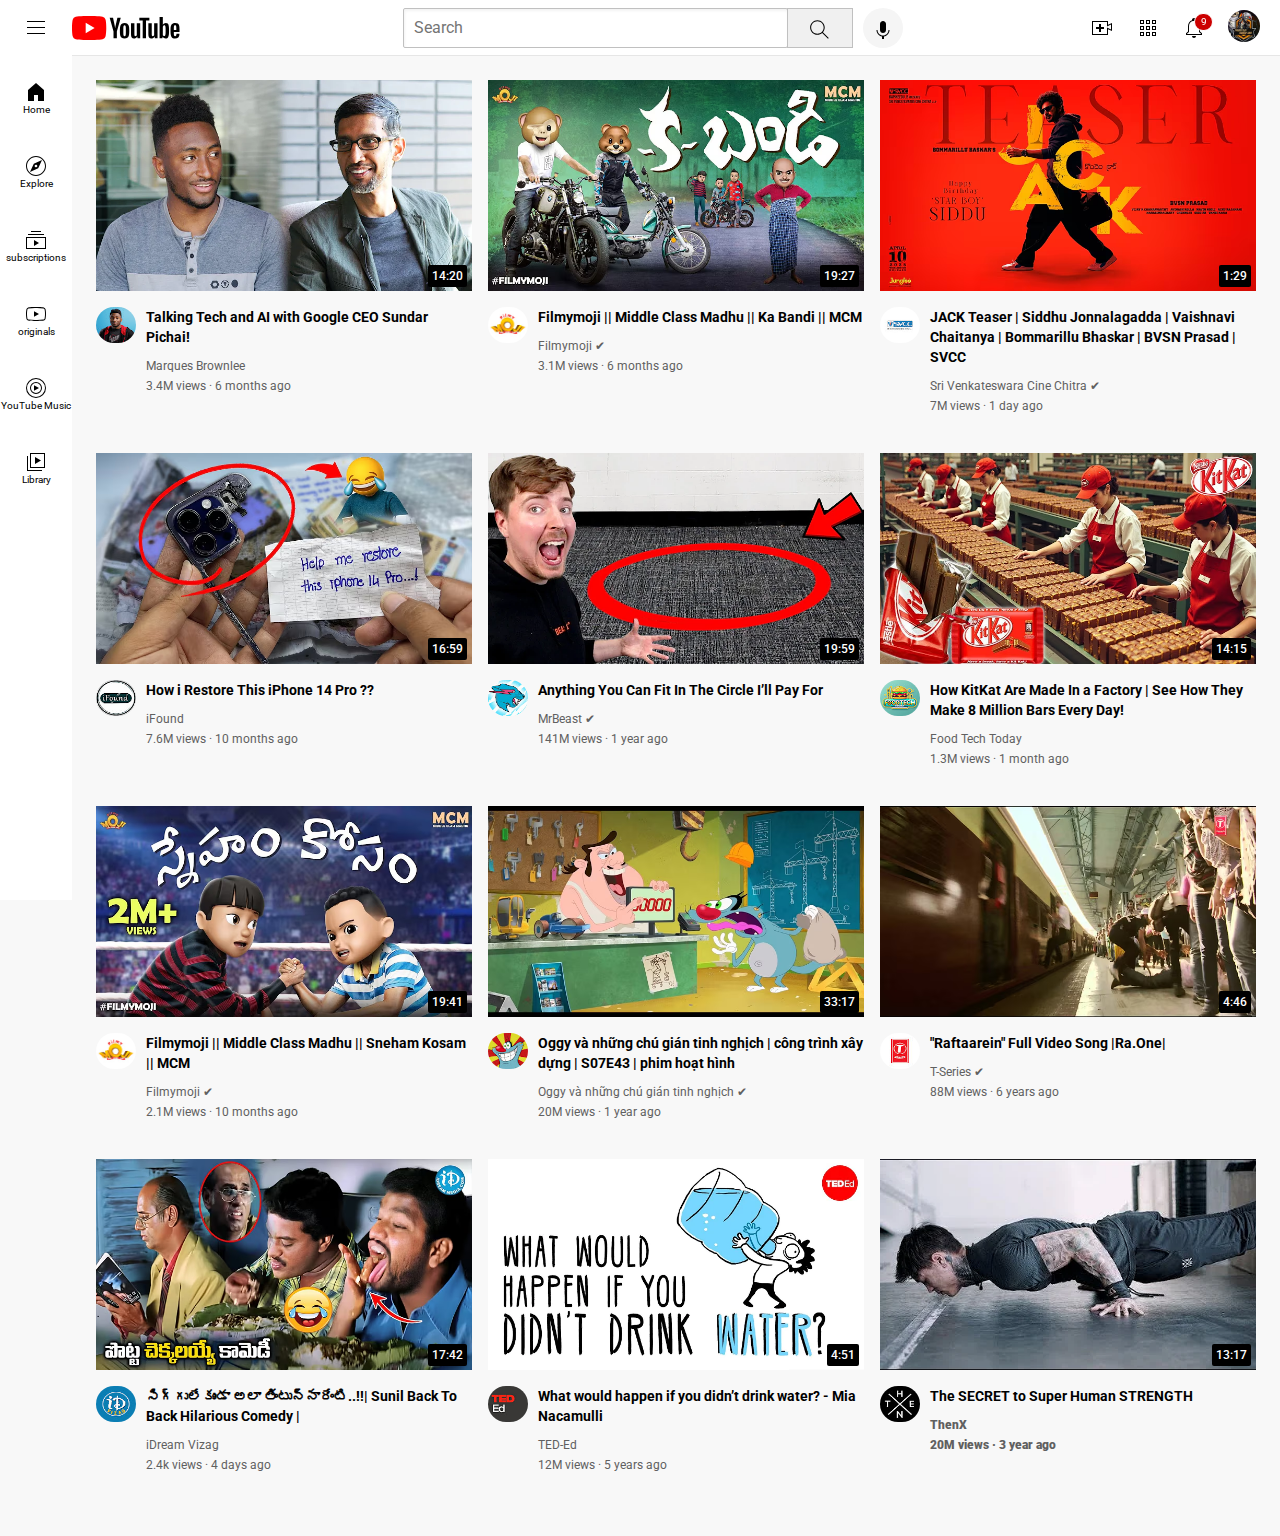
==== YouTube Exercise.html @ fc8dd15a "Youtube Clone" ====
<!DOCTYPE html>
<html lang="en">

<head>
<link rel="preconnect" href="https://fonts.googleapis.com">
  <link rel="preconnect" href="https://fonts.gstatic.com" crossorigin>
  <link href="https://fonts.googleapis.com/css2?family=Roboto:ital,wght@0,100..900;1,100..900&display=swap"
    rel="stylesheet">
    <link rel="stylesheet" href="styles/video.css">
    <link rel="stylesheet" href="styles/General.css">
    <link rel="stylesheet" href="styles/header.css">
    <link rel="stylesheet" href="styles/sidebar.css">
  <title>Youtube.com</title>
</head>
<body>
 <div class="header"> 
  <div class="left-header"> 
   <img class="hamburger-menu" src="header-icons/hamburger-menu.svg" alt="logo">
    
   <img  class="youtube-logo" src="header-icons/youtube-logo.svg" alt="logo">
  </div>
  <div class="center-header">
  <input class="search-bar" type="search" placeholder="Search" >
   <button class="search-box">
   <img class="search-icon" src="header-icons/search.svg" alt="logo">
   <div class="tooltip">Search</div> 
   </button>
   <button class="voice-search-box">
   <img class="voice-search-icon" src="header-icons/voice-search-icon.svg " alt=" logo">
   <div class="tooltip">Search with your voice</div>
   </button>
  </div>
  <div class="right-header">
    <div class="upload-icon-container">
   <img class="upload-icon" src="header-icons/upload.svg" alt="logo">
   <div class="tooltip">Create</div>
    </div> <div class="youtube-apps-box">
   <img class="youtube-apps-icon" src="header-icons/youtube-apps.svg" alt="logo"> 
  <div class="tooltip">YouTube apps</div>
  </div>
   <div class="notifications-icon-button">   <div class="tooltip">Notifications</div>
   <img class="notifications-icon" src="header-icons/notifications.svg" alt="logo"> <div class="notifications-alert">9</div>  
    </div> 
    <div class="center-header-button">
      <img class="center-header-icon" src="channel logos/channel-header.jpeg" alt="logo">
      <div class="tooltip">View <br> Channel
      </div>
    </div>
  </div>
 </div>
<div class="sidebar">
<div class="sidebar-link"> 
  <img src="sidebar-icons/home.svg" alt="logo">
  <div>Home</div>
</div>
<div class="sidebar-link">
  <img src="sidebar-icons/explore.svg" alt="logo">
  <div>Explore</div>
</div>
<div class="sidebar-link">
  <img src="sidebar-icons/subscriptions.svg" alt="logo">
  <div>subscriptions</div>
</div>
<div class="sidebar-link"> 
  <img src="sidebar-icons/originals.svg" alt="logo">
  <div>originals</div>
</div>
<div class="sidebar-link">
  <img src="sidebar-icons/youtube-music.svg" alt="logo">
  <div> YouTube Music</div>
</div>
<div class="sidebar-link">
  <img src="sidebar-icons/library.svg" alt="logo">
  <div>Library</div>
</div>
</div>

  <div class="grid-all">
    <div class="container1">
      <div class="thumbnails">
       <a  target="_blank" href="https://youtu.be/n2RNcPRtAiY?si=ZH0iZhE276hsM0Oe">
      
        <img class="thumbnail1" src="thumbnails/thumbnail-1.webp" alt="logo">
        <div class="video-time">14:20</div></a>
      </div>
      <div class="grid-preview">
        <div class="channel-logo">
          <img  class="logos" src="channel logos/channel-1.jpeg" alt="channel logo" width="36" height="36">
        </div>
        <div class="channel-description">
          <p class="thumbnail1-description">
            <strong>Talking Tech and AI with Google CEO Sundar Pichai!</strong>
          </p>
          <p class="thumbnail1-author">
            Marques Brownlee
          </p>
          <p class="thumbnail1-views">
            3.4M views &#xb7; 6 months ago
          </p>
        </div>
      </div>
    </div>

    <div class="container1">
      <div class="thumbnails"><a target="_blank" href="https://youtu.be/T5kbTx5glqg?si=XRTceQeRdAjXl5if">
        <img class="thumbnail1" src="thumbnails/thumbnail-2.webp" alt="logo">
      </a>
       <div class="video-time">19:27</div>
      </div>
      <div class="grid-preview">
        <div class="channel-logo">
          <img class="logos" src="channel logos/channel-2.jpeg" alt="channel logo" width="36" height="36">
        </div>
        <div class="channel-description">
          <p class="thumbnail1-description">
            <strong>Filmymoji || Middle Class Madhu || Ka Bandi || MCM</strong>
          </p>
          <p class="thumbnail1-author">
            Filmymoji &#10004;

          </p>
          <p class="thumbnail1-views">
            3.1M views &#xb7; 6 months ago
          </p>
        </div>
      </div>
    </div>

    <div class="container1">
      <div class="thumbnails"> <a target="_blank" href="https://youtu.be/-Q_YWyX1mIY?si=TyLcVkjSsmprxh8Q">
        <img class="thumbnail1" src="thumbnails/thumbnail-3.webp" alt="logo">
      </a>
       
        <div class="video-time">1:29</div>
      </div>
      <div class="grid-preview">
        <div class="channel-logo">
          <img class="logos" src="channel logos/channel-3.jpeg" alt="channel logo" width="36" height="36">
        </div>
        <div class="channel-description">
          <p class="thumbnail1-description">
            <strong>JACK Teaser | Siddhu Jonnalagadda | Vaishnavi Chaitanya | Bommarillu Bhaskar | BVSN Prasad |
              SVCC</strong>
          </p>
          <p class="thumbnail1-author" style="margin-top: 5px;">
            Sri Venkateswara Cine Chitra ✔
          </p>
          <p class="thumbnail1-views">
            7M views &#xb7; 1 day ago
          </p>
        </div>
      </div>
    </div>

    <div class="container1">
      <div class="thumbnails"><a target="_blank" href="https://youtu.be/Sr0iFg9D0Aw?si=6OnDR3bvbH2lmgEM">
        <img class="thumbnail1" src="thumbnails/thumbnail-4.webp" alt="logo">
      </a>
       
        <div class="video-time">16:59</div>
      </div>
      <div class="grid-preview">
        <div class="channel-logo">
          <img class="logos" src="channel logos/channel-4.jpeg" alt="channel logo" width="36" height="36">
        </div>
        <div class="channel-description">
          <p class="thumbnail1-description">
            <strong> How i Restore This iPhone 14 Pro ??</strong>
          </p>
          <p class="thumbnail1-author">
            iFound
          </p>
          <p class="thumbnail1-views">
            7.6M views &#xb7; 10 months ago
          </p>
        </div>
      </div>
    </div>

    <div class="container1">
      <div class="thumbnails"> <a target="_blank" href="https://youtu.be/yXWw0_UfSFg?si=8xWNTHsfePeWdu7U"> 
        <img class="thumbnail1" src="thumbnails/thumbnail-5.webp" alt="logo">
      </a>
      
        <div class="video-time">19:59</div>
      </div>
      <div class="grid-preview">
        <div class="channel-logo">
          <img class="logos" src="channel logos/channel-5.jpeg" alt="channel logo" width="36" height="36">
        </div>
        <div class="channel-description">
          <p class="thumbnail1-description">
            <strong> 
              Anything You Can Fit In The Circle I’ll Pay For
            </strong>
          </p>
          <p class="thumbnail1-author">
            MrBeast ✔
          </p>
          <p class="thumbnail1-views">
            141M views &#xb7; 1 year ago
          </p>
        </div>
      </div>
    </div>

    <div class="container1">
      <div class="thumbnails"> <a target="_blank" href="https://youtu.be/jf2fm76S2eo?si=7UBVDdQUkuH4Apvb">
        <img class="thumbnail1" src="thumbnails/thumbnail-7.webp" alt="logo"></a>
        <div class="video-time">14:15</div>
      </div>
      <div class="grid-preview">
        <div class="channel-logo">
          <img class="logos" src="channel logos/channel-7.jpeg" alt="channel logo" width="36" height="36">
        </div>
        <div class="channel-description">
          <p class="thumbnail1-description">
            <strong>How KitKat Are Made In a Factory | See How They Make 8 Million Bars Every Day!</strong>
          </p>
          <p class="thumbnail1-author">
            Food Tech Today
          </p>
          <p class="thumbnail1-views">
            1.3M views &#xb7; 1 month ago
          </p>
        </div>
      </div>
    </div>

    <div class="container1">
      <div class="thumbnails"> <a href="https://youtu.be/XEhOUGwjxGQ?si=GCoEl4DrRWVP5ziN" target="_blank">
        <img class="thumbnail1" src="thumbnails/thumbnail-6.webp" alt="logo"> </a>
        <div class="video-time">19:41</div>
      </div>
      <div class="grid-preview">
        <div class="channel-logo">
          <img class="logos" src="channel logos/channel-2.jpeg" alt="channel logo" width="36" height="36">
        </div>
        <div class="channel-description">
          <p class="thumbnail1-description">
            <strong>Filmymoji || Middle Class Madhu || Sneham Kosam || MCM</strong>
          </p>
          <p class="thumbnail1-author">
            Filmymoji &#10004;
          </p>
          <p class="thumbnail1-views">
            2.1M views &#xb7; 10 months ago
          </p>
        </div>
      </div>
    </div>

    <div class="container1">
      <div class="thumbnails"><a target="_blank" href="https://youtu.be/_UpZEDhUMrE?si=G-r3FgGhT-GVCGaT">
        <img class="thumbnail1" src="thumbnails/thumbnail-8.webp" alt="logo">
      </a>
      
        <div class="video-time">33:17</div>
      </div>
      <div class="grid-preview">
        <div class="channel-logo">
          <img class="logos" src="channel logos/channel-8.jpeg" alt="channel logo" width="36" height="36">
        </div>
        <div class="channel-description">
          <p class="thumbnail1-description">
            <strong>Oggy và những chú gián tinh nghịch | công trình xây dựng | S07E43 | phim hoạt hình </strong>
          </p>
          <p class="thumbnail1-author">
            Oggy và những chú gián tinh nghịch &#10004;
          </p>
          <p class="thumbnail1-views">
            20M views &#xb7; 1 year ago
          </p>
        </div>
      </div>
    </div>

    <div class="container1">
      <div class="thumbnails"> <a href="https://youtu.be/MlE-GojmNwM?si=-wKfAp8RB2Yi8wIf" target="_blank"> 
        <img class="thumbnail1" src="thumbnails/thumbnail-9.webp" alt="logo">

      </a>
        
        <div class="video-time">4:46</div>
      </div>
      <div class="grid-preview">
        <div class="channel-logo">
          <img class="logos" src="channel logos/channel-9.jpeg" alt="channel logo" width="36" height="36">
        </div>
        <div class="channel-description">
          <p class="thumbnail1-description">
            <strong>"Raftaarein" Full Video Song |Ra.One| </strong>
          </p>
          <p class="thumbnail1-author">
            T-Series &#10004;
          </p>
          <p class="thumbnail1-views">
            88M views &#xb7; 6 years ago
          </p>
        </div>
      </div>
    </div>


    <div class="container1">
      <div class="thumbnails"> <a target="_blank" href="https://youtu.be/Pck3w6NWHIY?si=tTL613JsPQ6OdnN4">  <img class="thumbnail1" src="thumbnails/thumbnail-10.webp" alt="logo"></a>
       
        <div class="video-time">17:42</div>
      </div>
      <div class="grid-preview">
        <div class="channel-logo">
          <img class="logos" src="channel logos/channel-10.jpeg" alt="channel logo" width="36" height="36">
        </div>
        <div class="channel-description">
          <p class="thumbnail1-description">
            <strong>సిగ్గులేకుండా అలా తింటున్నారేంటి..!!| Sunil Back To Back Hilarious Comedy |</strong>
          </p>
          <p class="thumbnail1-author">
            iDream Vizag
          </p>
          <p class="thumbnail1-views">
            2.4k views &#xb7; 4 days ago
          </p>
        </div>
      </div>
    </div>

    <div class="container1">
      <div class="thumbnails"> <a target="_blank" href="https://youtu.be/9iMGFqMmUFs?si=flgmM1AvWoSUMVKS">
        <img class="thumbnail1" src="thumbnails/thumbnail-11.webp" alt="logo">
      </a>
      <div class="video-time">4:51</div>
      </div>
      <div class="grid-preview">
        <div class="channel-logo">
          <img class="logos" src="channel logos/channel-11.jpeg" alt="channel logo" width="36" height="36">
        </div>
        <div class="channel-description">
          <p class="thumbnail1-description">
            <strong>
              What would happen if you didn’t drink water? - Mia Nacamulli
            </strong>
          </p>
          <p class="thumbnail1-author">
            TED-Ed
          </p>
          <p class="thumbnail1-views">
            12M views &#xb7; 5 years ago
          </p>
        </div>
      </div>
    </div>

    <div class="container1">
      <div class="thumbnails"> <a target="_blank" href="https://youtu.be/ixmxOlcrlUc?si=pEHxPkQtX8GbL2s7"> <img class="thumbnail1" src="thumbnails/thumbnail-12.webp" alt="logo"></a>
        
        <div class="video-time">13:17</div>
      </div>
      <div class="grid-preview">
        <div class="channel-logo">
          <img class="logos" src="channel logos/channel-12.jpeg" alt="channel logo" width="36" height="36">
        </div>
        <div class="channel-description">
          <p class="thumbnail1-description">
            <strong>
              The SECRET to Super Human STRENGTH <strong>
          </p>
          <p class="thumbnail1-author">
            ThenX
          </p>
          <p class="thumbnail1-views">
            20M views &#xb7; 3 year ago
          </p>
        </div>
      </div>
    </div>
  </div>

</body>
</html>
---- styles/video.css ----
.grid-all{
  display: grid;
  grid-template-columns: 1fr 1fr 1fr 1fr;
  column-gap: 16px;
  row-gap: 40px;}

  @media(max-width:700px){
    .grid-all{
      display: grid;
      grid-template-columns: 1fr 1fr ;
      column-gap: 16px;
      row-gap: 40px;}
  }
  @media(min-width:699px) and (max-width:1539px){
        .grid-all{
          display: grid;
          grid-template-columns: 1fr 1fr 1fr ;
          column-gap: 16px;
          row-gap: 40px;}
      }

      @media (min-width:1540px) {
        .grid-all{
          display: grid;
          grid-template-columns: 1fr 1fr 1fr 1fr;
          column-gap: 16px;
          row-gap: 40px;}}

.thumbnail1{
width: 100%;
}
.thumbnails{
  margin-bottom: 12px;
  position: relative;
}
.grid-preview{
display: grid;
grid-template-columns: 50px 1fr;

}
.thumbnail1-description{
font-family:Roboto,arial,sans-serif;
font-size: 14px;
margin-bottom: 12px;
margin-top: 0;
line-height: 20px;
font-weight: 500;
}
.thumbnail1-author{
margin-bottom:4px;
color: rgb(96,96, 96);
font-size: 12px;
}
.thumbnail1-views{
font-size: 12px;
color: rgb(96,96,96);
margin-top: 6px;
}
.logos{
  width: 40px;
border-radius:50px;
}
.video-time {
  font-family: Roboto, Arial;
  font-size: 12px;
  font-weight: 500;
  padding-left: 4px;
  padding-right: 4px;
  padding-top: 4px;
  padding-bottom: 4px;
  border-radius: 2px;
  background-color: black;
  color: white;
  position: absolute;
  bottom: 8px;
  right: 5px;
}
---- styles/General.css ----
p{
  margin-top: 11px;
  margin-bottom: 0%;
  font-family:Roboto,arial,sans-serif;
} 
body{
  margin: 0;
  padding-top: 80px;
  padding-left: 96px;
  padding-right: 24px;
 padding-bottom: 24px;
 background-color: rgb(248,248,248);
}
---- styles/header.css ----
.header{
  height: 55px;
  display: flex;
  flex-direction: row;
  justify-content: space-between;
  position:fixed;
  top: 0;
  right: 0;
  left: 0;
  z-index: 1;
  background-color:white;
  border-bottom-width:1px;
  border-bottom-style:solid;
  border-bottom-color:rgb(230, 230, 230)


}
.left-header{
  display: flex;
  align-items: center;
  } 
  .hamburger-menu{
    height:24px;
    margin-left: 24px;
    margin-right: 24px;
  }
  .youtube-logo{
    height: 24px;
  } 

.center-header{
 flex: 1;
 margin-left: 70px;
 margin-right: 35px;
 max-width: 500px;
 display: flex;
 align-items: center;
}
.search-bar{
  height: 40px;
  width:0;
  flex: 1;
  padding-left: 10px;
  font-size: 16px;
  border-width: 1px;
 border-style: solid;
 border-color: rgb(192, 192, 192);
 border-radius: 2px;
  box-shadow: inset 1px 2px 3px rgba(0, 0, 0, 0.05);

}
.search-bar::placeholder{
  font-family: Roboto,Arial;
  font-size: 16px;
}

.search-box{
  height: 40px;
  width: 66px;
  background-color: rgb(240, 240, 240);
  border-width: 1px;
  border-style: solid;
  border-color: rgb(192, 192, 192);
  margin-left: -1px;
  margin-right: 10px;

}
.search-icon{
  height: 25px;
  margin-top: 4px;
} 
.voice-search-box{
  height: 40px;
  width: 40px;
  border-radius: 20px;
  background-color: rgb(245, 245, 245);
  border:none;
}
.voice-search-icon{
 height: 24px;
 margin-top: 4px;
}
.right-header{
  width: 170px;
  margin-right: 20px;
  display: flex;
  align-items: center;
  justify-content: space-between;
  flex-shrink:0;
}
.upload-icon{
  height: 24px;
  
}
.youtube-apps-icon{
  height: 24px;
 
}
.notifications-icon{
  height: 24px;

}
.center-header-icon{
  height: 32px;
  border-radius: 16px;
}
.notifications-icon-button{
  position: relative;
} 
 
.upload-icon ,.youtube-apps-icon,.notifications-icon,.center-header-icon,.notifications-icon-button,.voice-search-icon,.search-icon, .youtube-logo,.hamburger-menu{ 
  cursor: pointer;
}
.notifications-alert{
align-items: center;
background-color :rgb(204, 0, 0);
border-bottom-color :rgb(255, 255, 255);
border-bottom-left-radius: 80px;
border-bottom-right-radius:80px;
border-bottom-style:solid;
border-bottom-width :1.6px;
border-image-outset :0;
border-image-repeat: stretch;
border-image-slice :100%;
border-image-source :none;
border-image-width :1;
border-left-color :rgb(255, 255, 255);
border-left-style :solid;
border-left-width :1.6px;
border-right-color :rgb(255, 255, 255);
border-right-style :solid;
border-right-width :1.6px;
border-top-color :rgb(255, 255, 255);
border-top-left-radius :80px;
border-top-right-radius: 80px;
border-top-style :solid;
border-top-width :1.6px;
box-sizing: border-box;
color :rgb(255, 255, 255);
display :flex;
font-family :Roboto, Arial, sans-serif;
font-size :10px;
height :18.2px;
justify-content: center;
padding-bottom :1.5px;
padding-left :5px;
padding-right :5px;
padding-top :1.5px;
position :absolute;
right :-7px;
top :-3px;
unicode-bidi: isolate;
width :18.825px;
pointer-events: none;
}
.search-box,
.voice-search-box,
.upload-icon-container,
.youtube-apps-box ,
.notifications-icon-button{
  display: flex;
  justify-content: center;
  align-items: center;
  position: relative;
}
.search-box .tooltip,
.voice-search-box .tooltip,
.upload-icon-container .tooltip,
.youtube-apps-box  .tooltip,
.notifications-icon-button .tooltip,
.center-header-button  .tooltip{
  position: absolute;
  background-color: gray;
  color: white;
  padding-top: 4px;
  padding-bottom: 4px;
  padding-left: 8px;
  padding-right: 8px;
  border-radius: 2px;
  font-size: 12px;
  bottom: -30px;
  opacity: 0;
  transition: opacity 0.15s;
  pointer-events: none;
  white-space: nowrap;
}
.search-box:hover .tooltip,
.voice-search-box:hover .tooltip,
.upload-icon-container:hover .tooltip ,
.youtube-apps-box:hover  .tooltip,
.notifications-icon-button:hover  .tooltip,
.center-header-button:hover  .tooltip{
  opacity: 1;
}
---- styles/sidebar.css ----
.sidebar {
  position: fixed;
  left: 0;
  bottom: 0;
  top: 55px;
  background-color: white;
  width: 72px;
  z-index: 200;
  padding-top: 5px;
}

.sidebar-link {
  height: 74px;
  display: flex;
  justify-content: center;
  align-items: center;
  flex-direction: column;
  cursor: pointer;
}

.sidebar-link:hover {
  background-color: rgb(235, 235, 235);
}

.sidebar-link img {
  height: 24px;
  
}

.sidebar-link div {
  font-family: Roboto, Arial;
  font-size: 10px;
}
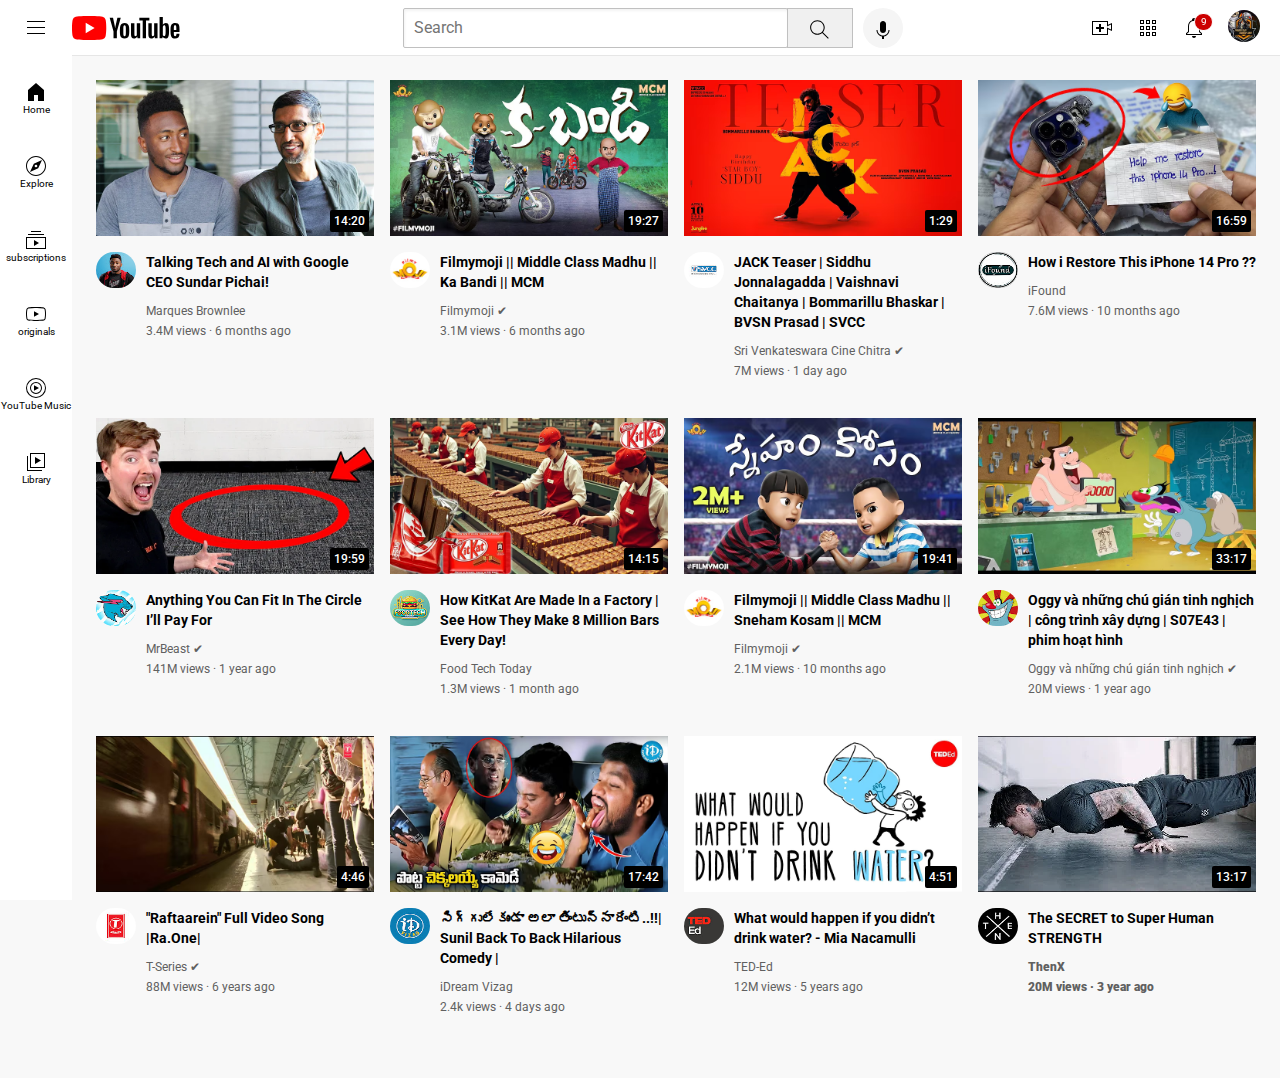
==== commit a6bdc50b: "Youtube clone" ====
--- a/YouTube Exercise.html
+++ b/YouTube Exercise.html
@@ -2,90 +2,95 @@
 <html lang="en">
 
 <head>
-<link rel="preconnect" href="https://fonts.googleapis.com">
+  <link rel="preconnect" href="https://fonts.googleapis.com">
   <link rel="preconnect" href="https://fonts.gstatic.com" crossorigin>
   <link href="https://fonts.googleapis.com/css2?family=Roboto:ital,wght@0,100..900;1,100..900&display=swap"
     rel="stylesheet">
-    <link rel="stylesheet" href="styles/video.css">
-    <link rel="stylesheet" href="styles/General.css">
-    <link rel="stylesheet" href="styles/header.css">
-    <link rel="stylesheet" href="styles/sidebar.css">
+  <link rel="stylesheet" href="styles/video.css">
+  <link rel="stylesheet" href="styles/General.css">
+  <link rel="stylesheet" href="styles/header.css">
+  <link rel="stylesheet" href="styles/sidebar.css">
   <title>Youtube.com</title>
 </head>
+
 <body>
- <div class="header"> 
-  <div class="left-header"> 
-   <img class="hamburger-menu" src="header-icons/hamburger-menu.svg" alt="logo">
-    
-   <img  class="youtube-logo" src="header-icons/youtube-logo.svg" alt="logo">
+  <div class="header">
+    <div class="left-header">
+      <img class="hamburger-menu" src="header-icons/hamburger-menu.svg" alt="logo">
+
+      <img class="youtube-logo" src="header-icons/youtube-logo.svg" alt="logo">
+    </div>
+    <div class="center-header">
+      <input class="search-bar" type="search" placeholder="Search">
+      <button class="search-box">
+        <img class="search-icon" src="header-icons/search.svg" alt="logo">
+        <div class="tooltip">Search</div>
+      </button>
+      <button class="voice-search-box">
+        <img class="voice-search-icon" src="header-icons/voice-search-icon.svg " alt=" logo">
+        <div class="tooltip">Search with your voice</div>
+      </button>
+    </div>
+    <div class="right-header">
+      <div class="upload-icon-container">
+        <img class="upload-icon" src="header-icons/upload.svg" alt="logo">
+        <div class="tooltip">Create</div>
+      </div>
+      <div class="youtube-apps-box">
+        <img class="youtube-apps-icon" src="header-icons/youtube-apps.svg" alt="logo">
+        <div class="tooltip">YouTube apps</div>
+      </div>
+      <div class="notifications-icon-button">
+        <div class="tooltip">Notifications</div>
+        <img class="notifications-icon" src="header-icons/notifications.svg" alt="logo">
+        <div class="notifications-alert">9</div>
+      </div>
+      <div class="center-header-button">
+        <img class="center-header-icon" src="channel logos/channel-header.jpeg" alt="logo">
+        <div class="tooltip">View <br> Channel
+        </div>
+      </div>
+    </div>
   </div>
-  <div class="center-header">
-  <input class="search-bar" type="search" placeholder="Search" >
-   <button class="search-box">
-   <img class="search-icon" src="header-icons/search.svg" alt="logo">
-   <div class="tooltip">Search</div> 
-   </button>
-   <button class="voice-search-box">
-   <img class="voice-search-icon" src="header-icons/voice-search-icon.svg " alt=" logo">
-   <div class="tooltip">Search with your voice</div>
-   </button>
+  <div class="sidebar">
+    <div class="sidebar-link">
+      <img src="sidebar-icons/home.svg" alt="logo">
+      <div>Home</div>
+    </div>
+    <div class="sidebar-link">
+      <img src="sidebar-icons/explore.svg" alt="logo">
+      <div>Explore</div>
+    </div>
+    <div class="sidebar-link">
+      <img src="sidebar-icons/subscriptions.svg" alt="logo">
+      <div>subscriptions</div>
+    </div>
+    <div class="sidebar-link">
+      <img src="sidebar-icons/originals.svg" alt="logo">
+      <div>originals</div>
+    </div>
+    <div class="sidebar-link">
+      <img src="sidebar-icons/youtube-music.svg" alt="logo">
+      <div> YouTube Music</div>
+    </div>
+    <div class="sidebar-link">
+      <img src="sidebar-icons/library.svg" alt="logo">
+      <div>Library</div>
+    </div>
   </div>
-  <div class="right-header">
-    <div class="upload-icon-container">
-   <img class="upload-icon" src="header-icons/upload.svg" alt="logo">
-   <div class="tooltip">Create</div>
-    </div> <div class="youtube-apps-box">
-   <img class="youtube-apps-icon" src="header-icons/youtube-apps.svg" alt="logo"> 
-  <div class="tooltip">YouTube apps</div>
-  </div>
-   <div class="notifications-icon-button">   <div class="tooltip">Notifications</div>
-   <img class="notifications-icon" src="header-icons/notifications.svg" alt="logo"> <div class="notifications-alert">9</div>  
-    </div> 
-    <div class="center-header-button">
-      <img class="center-header-icon" src="channel logos/channel-header.jpeg" alt="logo">
-      <div class="tooltip">View <br> Channel
-      </div>
-    </div>
-  </div>
- </div>
-<div class="sidebar">
-<div class="sidebar-link"> 
-  <img src="sidebar-icons/home.svg" alt="logo">
-  <div>Home</div>
-</div>
-<div class="sidebar-link">
-  <img src="sidebar-icons/explore.svg" alt="logo">
-  <div>Explore</div>
-</div>
-<div class="sidebar-link">
-  <img src="sidebar-icons/subscriptions.svg" alt="logo">
-  <div>subscriptions</div>
-</div>
-<div class="sidebar-link"> 
-  <img src="sidebar-icons/originals.svg" alt="logo">
-  <div>originals</div>
-</div>
-<div class="sidebar-link">
-  <img src="sidebar-icons/youtube-music.svg" alt="logo">
-  <div> YouTube Music</div>
-</div>
-<div class="sidebar-link">
-  <img src="sidebar-icons/library.svg" alt="logo">
-  <div>Library</div>
-</div>
-</div>
 
   <div class="grid-all">
     <div class="container1">
       <div class="thumbnails">
-       <a  target="_blank" href="https://youtu.be/n2RNcPRtAiY?si=ZH0iZhE276hsM0Oe">
-      
-        <img class="thumbnail1" src="thumbnails/thumbnail-1.webp" alt="logo">
-        <div class="video-time">14:20</div></a>
-      </div>
-      <div class="grid-preview">
-        <div class="channel-logo">
-          <img  class="logos" src="channel logos/channel-1.jpeg" alt="channel logo" width="36" height="36">
+        <a target="_blank" href="https://youtu.be/n2RNcPRtAiY?si=ZH0iZhE276hsM0Oe">
+
+          <img class="thumbnail1" src="thumbnails/thumbnail-1.webp" alt="logo">
+          <div class="video-time">14:20</div>
+        </a>
+      </div>
+      <div class="grid-preview">
+        <div class="channel-logo">
+          <img class="logos" src="channel logos/channel-1.jpeg" alt="channel logo" width="36" height="36">
         </div>
         <div class="channel-description">
           <p class="thumbnail1-description">
@@ -103,9 +108,9 @@
 
     <div class="container1">
       <div class="thumbnails"><a target="_blank" href="https://youtu.be/T5kbTx5glqg?si=XRTceQeRdAjXl5if">
-        <img class="thumbnail1" src="thumbnails/thumbnail-2.webp" alt="logo">
-      </a>
-       <div class="video-time">19:27</div>
+          <img class="thumbnail1" src="thumbnails/thumbnail-2.webp" alt="logo">
+        </a>
+        <div class="video-time">19:27</div>
       </div>
       <div class="grid-preview">
         <div class="channel-logo">
@@ -128,9 +133,9 @@
 
     <div class="container1">
       <div class="thumbnails"> <a target="_blank" href="https://youtu.be/-Q_YWyX1mIY?si=TyLcVkjSsmprxh8Q">
-        <img class="thumbnail1" src="thumbnails/thumbnail-3.webp" alt="logo">
-      </a>
-       
+          <img class="thumbnail1" src="thumbnails/thumbnail-3.webp" alt="logo">
+        </a>
+
         <div class="video-time">1:29</div>
       </div>
       <div class="grid-preview">
@@ -154,9 +159,9 @@
 
     <div class="container1">
       <div class="thumbnails"><a target="_blank" href="https://youtu.be/Sr0iFg9D0Aw?si=6OnDR3bvbH2lmgEM">
-        <img class="thumbnail1" src="thumbnails/thumbnail-4.webp" alt="logo">
-      </a>
-       
+          <img class="thumbnail1" src="thumbnails/thumbnail-4.webp" alt="logo">
+        </a>
+
         <div class="video-time">16:59</div>
       </div>
       <div class="grid-preview">
@@ -178,10 +183,10 @@
     </div>
 
     <div class="container1">
-      <div class="thumbnails"> <a target="_blank" href="https://youtu.be/yXWw0_UfSFg?si=8xWNTHsfePeWdu7U"> 
-        <img class="thumbnail1" src="thumbnails/thumbnail-5.webp" alt="logo">
-      </a>
-      
+      <div class="thumbnails"> <a target="_blank" href="https://youtu.be/yXWw0_UfSFg?si=8xWNTHsfePeWdu7U">
+          <img class="thumbnail1" src="thumbnails/thumbnail-5.webp" alt="logo">
+        </a>
+
         <div class="video-time">19:59</div>
       </div>
       <div class="grid-preview">
@@ -190,7 +195,7 @@
         </div>
         <div class="channel-description">
           <p class="thumbnail1-description">
-            <strong> 
+            <strong>
               Anything You Can Fit In The Circle I’ll Pay For
             </strong>
           </p>
@@ -206,7 +211,7 @@
 
     <div class="container1">
       <div class="thumbnails"> <a target="_blank" href="https://youtu.be/jf2fm76S2eo?si=7UBVDdQUkuH4Apvb">
-        <img class="thumbnail1" src="thumbnails/thumbnail-7.webp" alt="logo"></a>
+          <img class="thumbnail1" src="thumbnails/thumbnail-7.webp" alt="logo"></a>
         <div class="video-time">14:15</div>
       </div>
       <div class="grid-preview">
@@ -229,7 +234,7 @@
 
     <div class="container1">
       <div class="thumbnails"> <a href="https://youtu.be/XEhOUGwjxGQ?si=GCoEl4DrRWVP5ziN" target="_blank">
-        <img class="thumbnail1" src="thumbnails/thumbnail-6.webp" alt="logo"> </a>
+          <img class="thumbnail1" src="thumbnails/thumbnail-6.webp" alt="logo"> </a>
         <div class="video-time">19:41</div>
       </div>
       <div class="grid-preview">
@@ -252,9 +257,9 @@
 
     <div class="container1">
       <div class="thumbnails"><a target="_blank" href="https://youtu.be/_UpZEDhUMrE?si=G-r3FgGhT-GVCGaT">
-        <img class="thumbnail1" src="thumbnails/thumbnail-8.webp" alt="logo">
-      </a>
-      
+          <img class="thumbnail1" src="thumbnails/thumbnail-8.webp" alt="logo">
+        </a>
+
         <div class="video-time">33:17</div>
       </div>
       <div class="grid-preview">
@@ -276,11 +281,11 @@
     </div>
 
     <div class="container1">
-      <div class="thumbnails"> <a href="https://youtu.be/MlE-GojmNwM?si=-wKfAp8RB2Yi8wIf" target="_blank"> 
-        <img class="thumbnail1" src="thumbnails/thumbnail-9.webp" alt="logo">
-
-      </a>
-        
+      <div class="thumbnails"> <a href="https://youtu.be/MlE-GojmNwM?si=-wKfAp8RB2Yi8wIf" target="_blank">
+          <img class="thumbnail1" src="thumbnails/thumbnail-9.webp" alt="logo">
+
+        </a>
+
         <div class="video-time">4:46</div>
       </div>
       <div class="grid-preview">
@@ -303,8 +308,9 @@
 
 
     <div class="container1">
-      <div class="thumbnails"> <a target="_blank" href="https://youtu.be/Pck3w6NWHIY?si=tTL613JsPQ6OdnN4">  <img class="thumbnail1" src="thumbnails/thumbnail-10.webp" alt="logo"></a>
-       
+      <div class="thumbnails"> <a target="_blank" href="https://youtu.be/Pck3w6NWHIY?si=tTL613JsPQ6OdnN4"> <img
+            class="thumbnail1" src="thumbnails/thumbnail-10.webp" alt="logo"></a>
+
         <div class="video-time">17:42</div>
       </div>
       <div class="grid-preview">
@@ -327,9 +333,9 @@
 
     <div class="container1">
       <div class="thumbnails"> <a target="_blank" href="https://youtu.be/9iMGFqMmUFs?si=flgmM1AvWoSUMVKS">
-        <img class="thumbnail1" src="thumbnails/thumbnail-11.webp" alt="logo">
-      </a>
-      <div class="video-time">4:51</div>
+          <img class="thumbnail1" src="thumbnails/thumbnail-11.webp" alt="logo">
+        </a>
+        <div class="video-time">4:51</div>
       </div>
       <div class="grid-preview">
         <div class="channel-logo">
@@ -352,8 +358,9 @@
     </div>
 
     <div class="container1">
-      <div class="thumbnails"> <a target="_blank" href="https://youtu.be/ixmxOlcrlUc?si=pEHxPkQtX8GbL2s7"> <img class="thumbnail1" src="thumbnails/thumbnail-12.webp" alt="logo"></a>
-        
+      <div class="thumbnails"> <a target="_blank" href="https://youtu.be/ixmxOlcrlUc?si=pEHxPkQtX8GbL2s7"> <img
+            class="thumbnail1" src="thumbnails/thumbnail-12.webp" alt="logo"></a>
+
         <div class="video-time">13:17</div>
       </div>
       <div class="grid-preview">
@@ -377,4 +384,5 @@
   </div>
 
 </body>
+
 </html>--- a/styles/video.css
+++ b/styles/video.css
@@ -1,25 +1,9 @@
 .grid-all{
   display: grid;
-  grid-template-columns: 1fr 1fr 1fr 1fr;
-  column-gap: 16px;
-  row-gap: 40px;}
-
-  @media(max-width:700px){
-    .grid-all{
-      display: grid;
-      grid-template-columns: 1fr 1fr ;
-      column-gap: 16px;
-      row-gap: 40px;}
-  }
-  @media(min-width:699px) and (max-width:1539px){
-        .grid-all{
-          display: grid;
-          grid-template-columns: 1fr 1fr 1fr ;
-          column-gap: 16px;
-          row-gap: 40px;}
-      }
-
-      @media (min-width:1540px) {
+  grid-template-columns: repeat(auto-fit, minmax(200px, 1fr));
+ gap: 20px;}
+   
+         @media (min-width:961px) {
         .grid-all{
           display: grid;
           grid-template-columns: 1fr 1fr 1fr 1fr;
